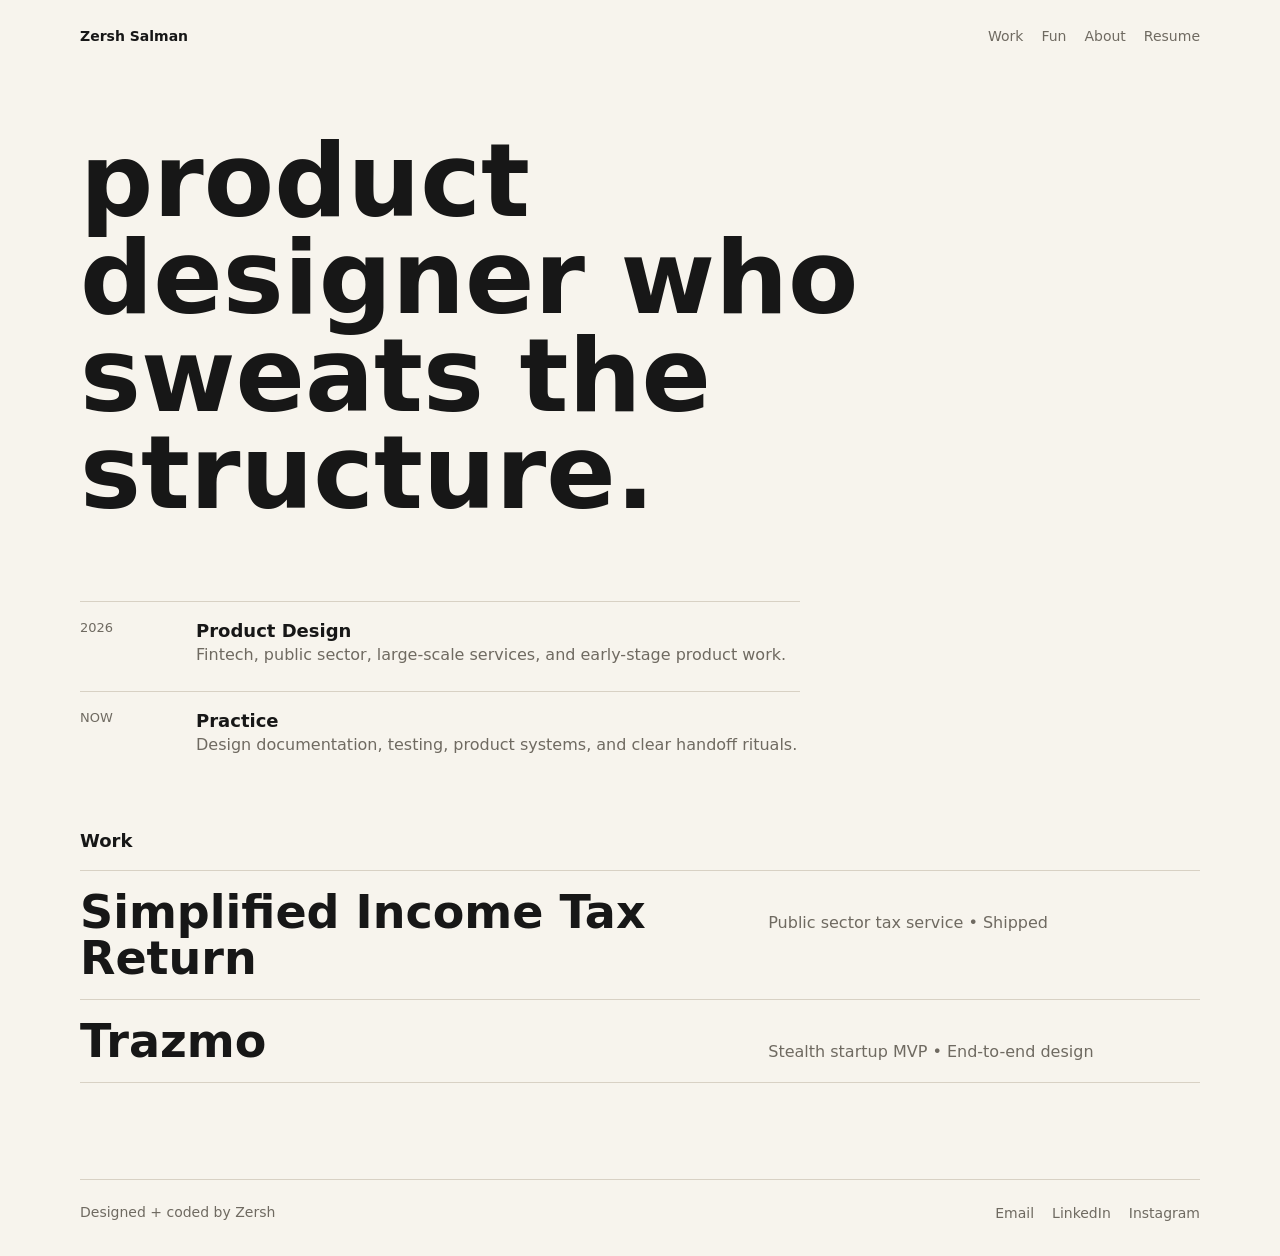
==== index.html @ 20848bba "Create portfolio v1" ====
<!doctype html>
<html lang="en">
  <head>
    <meta charset="utf-8">
    <meta name="viewport" content="width=device-width, initial-scale=1">
    <meta name="description" content="Zersh Salman is a product designer focused on fintech, public sector products, documentation, testing, and early-stage startup work.">
    <title>Zersh Salman | Product Designer</title>
    <link rel="stylesheet" href="/styles.css">
  </head>
  <body>
    <header class="site-header">
      <a class="brand" href="/">Zersh Salman</a>
      <nav aria-label="Primary navigation">
        <a href="/work/">Work</a>
        <a href="/fun/">Fun</a>
        <a href="/about/">About</a>
        <a href="/assets/Zersh-CV-SDSI.pdf">Resume</a>
      </nav>
    </header>

    <main>
      <section class="hero" aria-labelledby="intro-heading">
        <h1 id="intro-heading">product designer who sweats the structure.</h1>
      </section>

      <section class="timeline" aria-label="Experience focus">
        <article class="timeline-item">
          <p class="year">2026</p>
          <div>
            <h2>Product Design</h2>
            <p>Fintech, public sector, large-scale services, and early-stage product work.</p>
          </div>
        </article>
        <article class="timeline-item">
          <p class="year">Now</p>
          <div>
            <h2>Practice</h2>
            <p>Design documentation, testing, product systems, and clear handoff rituals.</p>
          </div>
        </article>
      </section>

      <section class="project-index" aria-labelledby="work-heading">
        <h2 id="work-heading">Work</h2>
        <div class="index-list">
          <a class="index-row" href="/work/">
            <span>Simplified Income Tax Return</span>
            <span>Public sector tax service &bull; Shipped</span>
          </a>
          <a class="index-row" href="/work/">
            <span>Trazmo</span>
            <span>Stealth startup MVP &bull; End-to-end design</span>
          </a>
        </div>
      </section>
    </main>

    <footer class="site-footer">
      <p>Designed + coded by Zersh</p>
      <nav aria-label="Social links">
        <a href="mailto:zersh.salman19@gmail.com">Email</a>
        <a href="https://www.linkedin.com/in/zershsalman/" target="_blank" rel="noreferrer">LinkedIn</a>
        <a href="https://www.instagram.com/z000sh/" target="_blank" rel="noreferrer">Instagram</a>
      </nav>
    </footer>
  </body>
</html>
---- styles.css ----
:root {
  color-scheme: light;
  --bg: #f7f4ed;
  --text: #171717;
  --muted: #6f6a61;
  --line: #d8d1c4;
  --accent: #b23b2a;
  --max-width: 1120px;
}

* {
  box-sizing: border-box;
}

html {
  background: var(--bg);
  color: var(--text);
  font-family: Inter, ui-sans-serif, system-ui, -apple-system, BlinkMacSystemFont, "Segoe UI", sans-serif;
  font-size: 16px;
}

body {
  margin: 0;
  min-height: 100vh;
}

a {
  color: inherit;
  text-decoration: none;
}

a:hover {
  color: var(--accent);
}

.site-header,
.site-footer,
main {
  width: min(var(--max-width), calc(100% - 40px));
  margin-inline: auto;
}

.site-header {
  display: flex;
  align-items: center;
  justify-content: space-between;
  gap: 24px;
  padding: 28px 0 88px;
  font-size: 14px;
  letter-spacing: 0;
}

.brand {
  font-weight: 650;
}

nav {
  display: flex;
  align-items: center;
  gap: 18px;
  flex-wrap: wrap;
}

nav a {
  color: var(--muted);
}

nav a[aria-current="page"] {
  color: var(--text);
}

.hero {
  max-width: 820px;
  padding-bottom: 76px;
}

h1,
h2,
p {
  margin: 0;
}

h1 {
  font-size: clamp(48px, 8vw, 106px);
  line-height: 0.95;
  letter-spacing: 0;
  font-weight: 760;
}

h2 {
  font-size: 18px;
  line-height: 1.25;
  font-weight: 660;
}

p {
  color: var(--muted);
  line-height: 1.55;
}

.timeline {
  display: grid;
  gap: 24px;
  padding: 4px 0 72px;
  max-width: 720px;
}

.timeline-item,
.case-row {
  display: grid;
  grid-template-columns: 88px 1fr;
  gap: 28px;
  border-top: 1px solid var(--line);
  padding-top: 18px;
}

.year,
.eyebrow {
  color: var(--muted);
  font-size: 13px;
  line-height: 1.2;
  text-transform: uppercase;
}

.project-index {
  padding: 0 0 96px;
}

.project-index > h2 {
  margin-bottom: 18px;
}

.index-list {
  border-top: 1px solid var(--line);
}

.index-row {
  display: grid;
  grid-template-columns: minmax(0, 1fr) minmax(220px, 0.65fr);
  gap: 24px;
  align-items: baseline;
  border-bottom: 1px solid var(--line);
  padding: 18px 0;
}

.index-row span:first-child {
  font-size: clamp(22px, 4vw, 46px);
  line-height: 1;
  font-weight: 720;
}

.index-row span:last-child {
  color: var(--muted);
  line-height: 1.35;
}

.page-intro {
  max-width: 900px;
  padding-bottom: 68px;
}

.page-intro .eyebrow {
  margin-bottom: 14px;
}

.case-list {
  display: grid;
  gap: 44px;
  padding-bottom: 96px;
}

.case-row p:not(.year) {
  max-width: 760px;
  margin-top: 12px;
}

.meta-list {
  display: grid;
  grid-template-columns: repeat(3, minmax(0, 1fr));
  gap: 16px;
  margin: 24px 0 0;
}

.meta-list div {
  border-top: 1px solid var(--line);
  padding-top: 12px;
}

dt {
  color: var(--muted);
  font-size: 12px;
  text-transform: uppercase;
}

dd {
  margin: 6px 0 0;
  line-height: 1.35;
}

.about-copy {
  max-width: 760px;
  display: grid;
  gap: 18px;
  padding-bottom: 120px;
}

.about-copy p {
  color: var(--text);
  font-size: clamp(22px, 3vw, 34px);
  line-height: 1.2;
}

.site-footer {
  display: flex;
  align-items: center;
  justify-content: space-between;
  gap: 24px;
  border-top: 1px solid var(--line);
  padding: 22px 0 32px;
  font-size: 14px;
}

.site-footer p {
  color: var(--muted);
}

@media (max-width: 720px) {
  .site-header {
    align-items: flex-start;
    padding-bottom: 64px;
  }

  .timeline-item,
  .case-row,
  .index-row {
    grid-template-columns: 1fr;
    gap: 10px;
  }

  .meta-list {
    grid-template-columns: 1fr;
  }

  .site-footer {
    align-items: flex-start;
    flex-direction: column;
  }
}

@media (max-width: 460px) {
  .site-header,
  .site-footer,
  main {
    width: min(var(--max-width), calc(100% - 28px));
  }

  .site-header {
    flex-direction: column;
    gap: 14px;
  }

  h1 {
    font-size: 48px;
  }
}
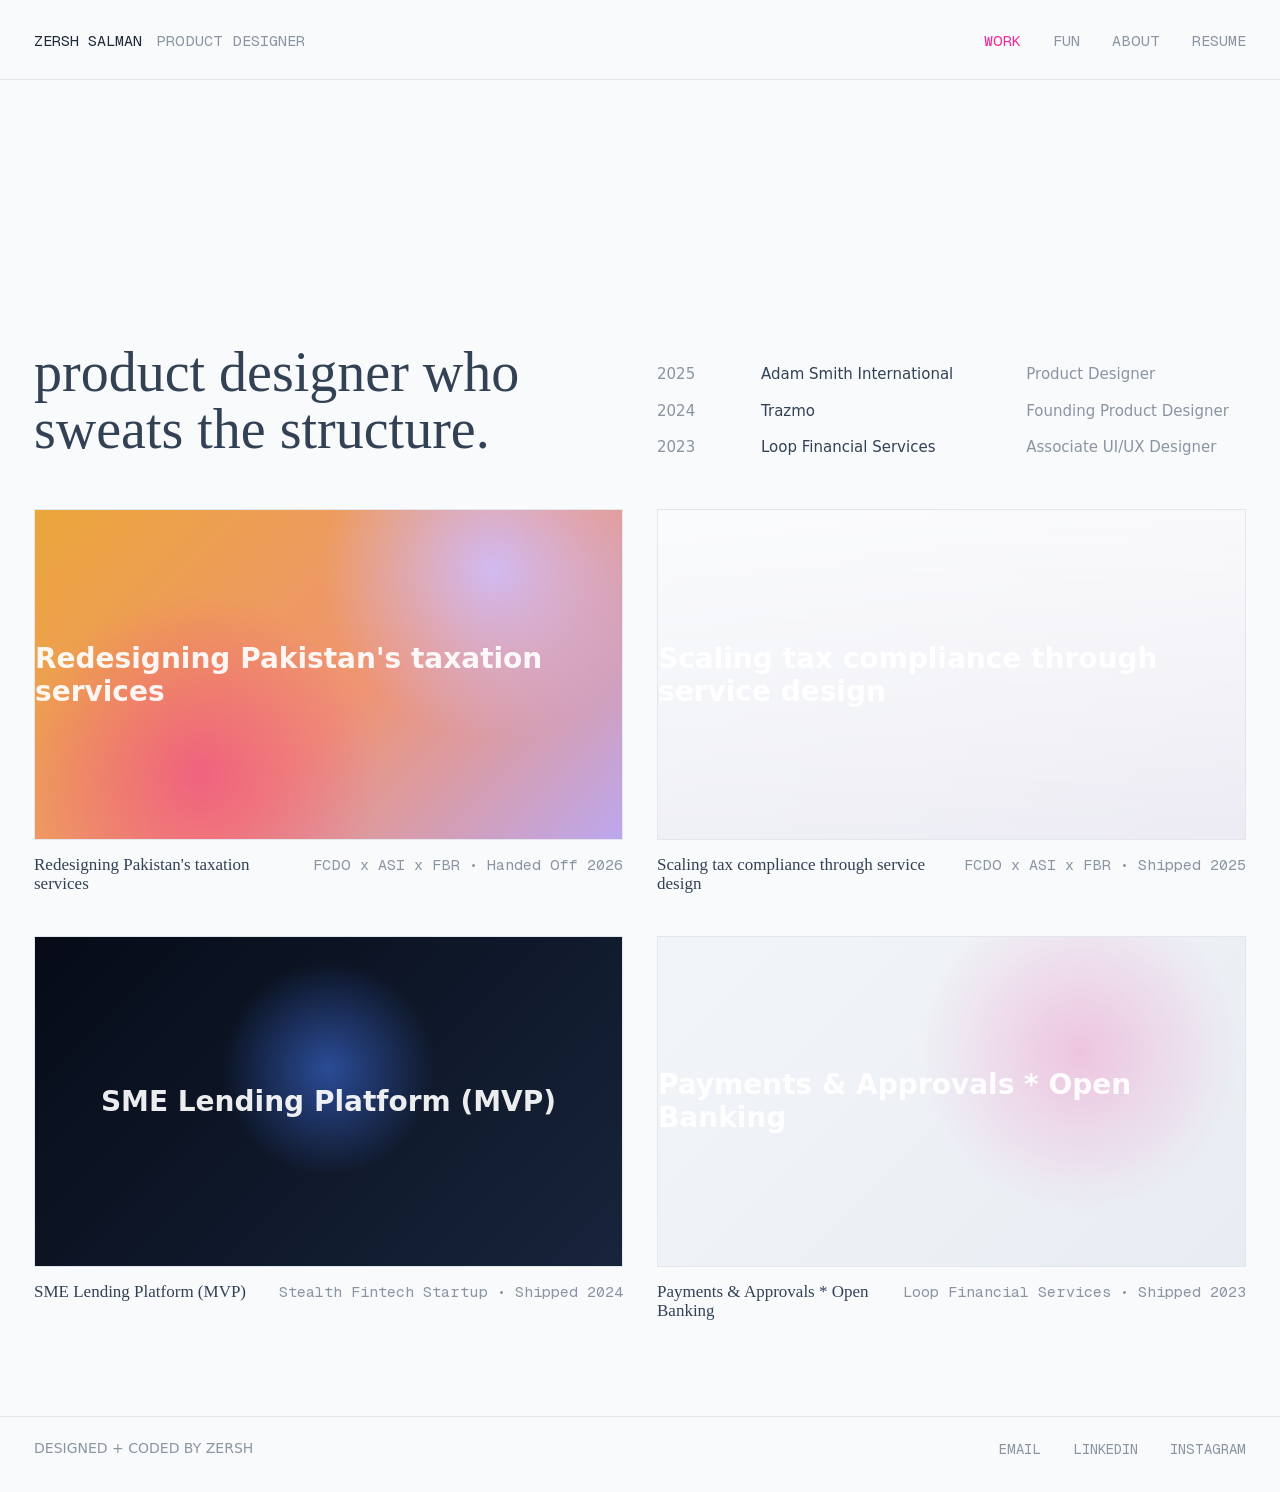
==== commit ab5deb81: "Restore portfolio site" ====
--- a/index.html
+++ b/index.html
@@ -5,52 +5,85 @@
     <meta name="viewport" content="width=device-width, initial-scale=1">
     <meta name="description" content="Zersh Salman is a product designer focused on fintech, public sector products, documentation, testing, and early-stage startup work.">
     <title>Zersh Salman | Product Designer</title>
-    <link rel="stylesheet" href="/styles.css">
+    <link rel="stylesheet" href="/styles.css?v=32">
   </head>
   <body>
     <header class="site-header">
-      <a class="brand" href="/">Zersh Salman</a>
+      <a class="brand" href="/"><span>Zersh Salman</span><span>Product Designer</span></a>
       <nav aria-label="Primary navigation">
-        <a href="/work/">Work</a>
+        <a href="/" aria-current="page">Work</a>
         <a href="/fun/">Fun</a>
         <a href="/about/">About</a>
-        <a href="/assets/Zersh-CV-SDSI.pdf">Resume</a>
+        <a href="/assets/Zersh-Salman-Resume.pdf">Resume</a>
       </nav>
     </header>
 
     <main>
-      <section class="hero" aria-labelledby="intro-heading">
-        <h1 id="intro-heading">product designer who sweats the structure.</h1>
+      <section class="first-fold" aria-labelledby="intro-heading">
+        <div class="hero">
+          <h1 id="intro-heading">product designer who sweats the structure.</h1>
+        </div>
+
+        <div class="timeline" aria-label="Experience focus">
+          <article class="timeline-item">
+            <p class="year">2025</p>
+            <h2><a href="https://adamsmithinternational.com/" target="_blank" rel="noreferrer">Adam Smith International</a></h2>
+            <p>Product Designer</p>
+          </article>
+          <article class="timeline-item">
+            <p class="year">2024</p>
+            <h2><a href="https://www.linkedin.com/company/trazmo/" target="_blank" rel="noreferrer">Trazmo</a></h2>
+            <p>Founding Product Designer</p>
+          </article>
+          <article class="timeline-item">
+            <p class="year">2023</p>
+            <h2>Loop Financial Services</h2>
+            <p>Associate UI/UX Designer</p>
+          </article>
+        </div>
       </section>
 
-      <section class="timeline" aria-label="Experience focus">
-        <article class="timeline-item">
-          <p class="year">2026</p>
-          <div>
-            <h2>Product Design</h2>
-            <p>Fintech, public sector, large-scale services, and early-stage product work.</p>
-          </div>
-        </article>
-        <article class="timeline-item">
-          <p class="year">Now</p>
-          <div>
-            <h2>Practice</h2>
-            <p>Design documentation, testing, product systems, and clear handoff rituals.</p>
-          </div>
-        </article>
-      </section>
+      <section class="project-grid" aria-label="Selected work">
+        <div class="projects">
+          <article class="project-card">
+            <a class="project-media media-warm" href="/" aria-label="View Redesigning Pakistan's taxation services">
+              <span>Redesigning Pakistan's taxation services</span>
+            </a>
+            <div class="project-caption">
+              <h3>Redesigning Pakistan's taxation services</h3>
+              <p>FCDO x ASI x FBR &bull; Handed Off 2026</p>
+            </div>
+          </article>
 
-      <section class="project-index" aria-labelledby="work-heading">
-        <h2 id="work-heading">Work</h2>
-        <div class="index-list">
-          <a class="index-row" href="/work/">
-            <span>Simplified Income Tax Return</span>
-            <span>Public sector tax service &bull; Shipped</span>
-          </a>
-          <a class="index-row" href="/work/">
-            <span>Trazmo</span>
-            <span>Stealth startup MVP &bull; End-to-end design</span>
-          </a>
+          <article class="project-card">
+            <a class="project-media media-cool" href="/projects/simplified-income-tax-return/" aria-label="View Scaling tax compliance through service design">
+              <span>Scaling tax compliance through service design</span>
+            </a>
+            <div class="project-caption">
+              <h3>Scaling tax compliance through service design</h3>
+              <p>FCDO x ASI x FBR &bull; Shipped 2025</p>
+            </div>
+          </article>
+
+          <article class="project-card">
+            <a class="project-media media-ink" href="/" aria-label="View SME Lending Platform (MVP)">
+              <span>SME Lending Platform (MVP)</span>
+            </a>
+            <div class="project-caption">
+              <h3>SME Lending Platform (MVP)</h3>
+              <p>Stealth Fintech Startup &bull; Shipped 2024</p>
+            </div>
+          </article>
+
+          <article class="project-card">
+            <a class="project-media media-soft" href="/" aria-label="View Payments & Approvals * Open Banking">
+              <span>Payments &amp; Approvals * Open Banking</span>
+            </a>
+            <div class="project-caption">
+              <h3>Payments &amp; Approvals * Open Banking</h3>
+              <p>Loop Financial Services &bull; Shipped 2023</p>
+            </div>
+          </article>
         </div>
       </section>
     </main>
--- a/styles.css
+++ b/styles.css
@@ -1,11 +1,28 @@
+@font-face {
+  font-family: "Geist Mono";
+  src: url("/assets/fonts/GeistMono-Variable.woff2") format("woff2");
+  font-weight: 100 900;
+  font-style: normal;
+  font-display: swap;
+}
+
+@font-face {
+  font-family: "Geist";
+  src: url("/assets/fonts/Geist-Variable.woff2") format("woff2");
+  font-weight: 100 900;
+  font-style: normal;
+  font-display: swap;
+}
+
 :root {
   color-scheme: light;
-  --bg: #f7f4ed;
-  --text: #171717;
-  --muted: #6f6a61;
-  --line: #d8d1c4;
-  --accent: #b23b2a;
-  --max-width: 1120px;
+  --bg: #f8fafc;
+  --text: #334155;
+  --strong: #1f2937;
+  --muted: #8b95a1;
+  --line: #e3e7ec;
+  --accent: #f12994;
+  --max-width: 1980px;
 }
 
 * {
@@ -15,8 +32,11 @@
 html {
   background: var(--bg);
   color: var(--text);
-  font-family: Inter, ui-sans-serif, system-ui, -apple-system, BlinkMacSystemFont, "Segoe UI", sans-serif;
-  font-size: 16px;
+  font-family: "Geist Fallback", ui-sans-serif, system-ui, -apple-system, BlinkMacSystemFont, "Segoe UI", sans-serif;
+  font-size: 15px;
+  scroll-behavior: smooth;
+  -webkit-font-smoothing: antialiased;
+  -moz-osx-font-smoothing: grayscale;
 }
 
 body {
@@ -36,7 +56,7 @@
 .site-header,
 .site-footer,
 main {
-  width: min(var(--max-width), calc(100% - 40px));
+  width: min(var(--max-width), calc(100% - 68px));
   margin-inline: auto;
 }
 
@@ -45,33 +65,68 @@
   align-items: center;
   justify-content: space-between;
   gap: 24px;
-  padding: 28px 0 88px;
-  font-size: 14px;
+  padding: 34px 0 30px;
+  font-size: 15px;
+  line-height: 1;
   letter-spacing: 0;
+  text-transform: uppercase;
+}
+
+body::before {
+  content: "";
+  position: absolute;
+  top: 79px;
+  left: 0;
+  right: 0;
+  border-top: 1px solid var(--line);
 }
 
 .brand {
-  font-weight: 650;
+  display: inline-flex;
+  gap: 14px;
+  flex-wrap: wrap;
+  color: var(--strong);
+  font-family: "Geist Mono", "Geist Fallback", ui-monospace, "SFMono-Regular", "SF Mono", Menlo, Monaco, Consolas, monospace;
+  font-weight: 400;
+}
+
+.brand span:first-child {
+  font-weight: 400;
+}
+
+.brand span:last-child {
+  color: var(--muted);
+  font-weight: 400;
 }
 
 nav {
   display: flex;
   align-items: center;
-  gap: 18px;
+  gap: 32px;
   flex-wrap: wrap;
+  font-family: "Geist Mono", "Geist Fallback", ui-monospace, "SFMono-Regular", "SF Mono", Menlo, Monaco, Consolas, monospace;
 }
 
 nav a {
   color: var(--muted);
+  font-weight: 400;
 }
 
 nav a[aria-current="page"] {
-  color: var(--text);
+  color: var(--accent);
+}
+
+.first-fold {
+  display: grid;
+  grid-template-columns: repeat(2, minmax(0, 1fr));
+  gap: 34px;
+  align-items: end;
+  min-height: 430px;
+  padding: 0 0 50px;
 }
 
 .hero {
-  max-width: 820px;
-  padding-bottom: 76px;
+  max-width: 980px;
 }
 
 h1,
@@ -81,16 +136,19 @@
 }
 
 h1 {
-  font-size: clamp(48px, 8vw, 106px);
-  line-height: 0.95;
+  color: var(--text);
+  font-family: Georgia, "Times New Roman", serif;
+  font-size: 56px;
+  line-height: 1.03;
   letter-spacing: 0;
-  font-weight: 760;
+  font-weight: 400;
 }
 
 h2 {
-  font-size: 18px;
+  color: var(--text);
+  font-size: 15px;
   line-height: 1.25;
-  font-weight: 660;
+  font-weight: 500;
 }
 
 p {
@@ -100,12 +158,17 @@
 
 .timeline {
   display: grid;
-  gap: 24px;
-  padding: 4px 0 72px;
-  max-width: 720px;
-}
-
-.timeline-item,
+  gap: 18px;
+  padding: 0 0 2px;
+  max-width: none;
+}
+
+.timeline-item {
+  display: grid;
+  grid-template-columns: 70px minmax(160px, 1fr) minmax(160px, 0.95fr);
+  gap: 34px;
+}
+
 .case-row {
   display: grid;
   grid-template-columns: 88px 1fr;
@@ -117,46 +180,618 @@
 .year,
 .eyebrow {
   color: var(--muted);
-  font-size: 13px;
+  font-size: 15px;
   line-height: 1.2;
   text-transform: uppercase;
 }
 
-.project-index {
+.timeline-item p:last-child {
+  color: var(--muted);
+  font-size: 15px;
+  line-height: 1.25;
+}
+
+.project-grid {
   padding: 0 0 96px;
 }
 
-.project-index > h2 {
+.project-grid > h2 {
   margin-bottom: 18px;
 }
 
-.index-list {
-  border-top: 1px solid var(--line);
-}
-
-.index-row {
-  display: grid;
-  grid-template-columns: minmax(0, 1fr) minmax(220px, 0.65fr);
+.projects {
+  display: grid;
+  grid-template-columns: repeat(2, minmax(0, 1fr));
+  gap: 42px 34px;
+}
+
+.project-card {
+  min-width: 0;
+}
+
+.project-media {
+  display: grid;
+  place-items: center;
+  aspect-ratio: 16 / 9;
+  border: 1px solid var(--line);
+  overflow: hidden;
+}
+
+.project-media span {
+  color: rgba(255, 255, 255, 0.92);
+  font-family: "Geist Fallback", ui-sans-serif, system-ui, sans-serif;
+  font-size: 28px;
+  font-weight: 600;
+  text-transform: none;
+}
+
+.media-warm {
+  background:
+    radial-gradient(circle at 78% 18%, rgba(206, 190, 255, 0.9), transparent 32%),
+    radial-gradient(circle at 28% 80%, rgba(241, 41, 148, 0.48), transparent 36%),
+    linear-gradient(135deg, #eca63b, #ef9474 56%, #bca7ee);
+}
+
+.media-cool {
+  background:
+    linear-gradient(180deg, rgba(255, 255, 255, 0.74), rgba(255, 255, 255, 0.2)),
+    linear-gradient(135deg, #eef1f6, #e8e6f1);
+}
+
+.media-ink {
+  background:
+    radial-gradient(circle at 50% 40%, rgba(58, 104, 210, 0.65), transparent 30%),
+    linear-gradient(135deg, #060b17, #17243b);
+}
+
+.media-soft {
+  background:
+    radial-gradient(circle at 72% 35%, rgba(241, 41, 148, 0.22), transparent 34%),
+    linear-gradient(135deg, #f2f5f8, #e8edf3);
+}
+
+.project-caption {
+  display: grid;
+  grid-template-columns: minmax(0, 1fr) auto;
   gap: 24px;
   align-items: baseline;
-  border-bottom: 1px solid var(--line);
-  padding: 18px 0;
-}
-
-.index-row span:first-child {
-  font-size: clamp(22px, 4vw, 46px);
-  line-height: 1;
-  font-weight: 720;
-}
-
-.index-row span:last-child {
-  color: var(--muted);
-  line-height: 1.35;
+  padding-top: 16px;
+}
+
+.project-caption h3 {
+  margin: 0;
+  color: var(--text);
+  font-family: "Tiempos Text", Georgia, "Times New Roman", serif;
+  font-size: 17px;
+  font-weight: 400;
+  line-height: 1.1;
+}
+
+.project-caption p {
+  color: var(--muted);
+  font-family: "Geist Mono", "Geist Fallback", ui-monospace, "SFMono-Regular", "SF Mono", Menlo, Monaco, Consolas, monospace;
+  font-size: 15px;
+  font-weight: 400;
+  line-height: 1.2;
+  text-transform: none !important;
+  text-align: right;
 }
 
 .page-intro {
   max-width: 900px;
   padding-bottom: 68px;
+  padding-top: 120px;
+}
+
+.case-page {
+  display: grid;
+  grid-template-columns: 312px minmax(0, 1fr);
+  gap: 34px;
+}
+
+.case-side-nav {
+  position: sticky;
+  top: 96px;
+  align-self: start;
+  padding-top: 48px;
+}
+
+.case-side-nav nav {
+  display: grid;
+  gap: 12px;
+  margin-top: 48px;
+  font-family: "Geist Fallback", ui-sans-serif, system-ui, sans-serif;
+  font-size: 16px;
+  line-height: 1.3;
+  text-transform: none;
+}
+
+.case-side-nav a {
+  color: var(--muted);
+}
+
+.case-side-nav a:hover {
+  color: var(--accent);
+}
+
+.case-side-nav a.is-active {
+  color: var(--accent);
+}
+
+.back-link {
+  display: inline-block;
+  font-family: "Geist Mono", "Geist Fallback", ui-monospace, "SFMono-Regular", "SF Mono", Menlo, Monaco, Consolas, monospace;
+  font-size: 15px;
+  font-weight: 400;
+  text-transform: uppercase;
+}
+
+.case-content {
+  width: min(768px, 100%);
+  min-width: 0;
+}
+
+.case-hero {
+  padding: 48px 0;
+}
+
+.case-hero h1 {
+  max-width: 1000px;
+  margin-top: 16px;
+}
+
+.case-kicker {
+  color: var(--muted);
+  font-family: "Geist Mono", "Geist Fallback", ui-monospace, "SFMono-Regular", "SF Mono", Menlo, Monaco, Consolas, monospace;
+  font-size: 15px;
+  font-weight: 400;
+  line-height: 1.2;
+}
+
+.case-visual {
+  display: grid;
+  place-items: center;
+  aspect-ratio: 16 / 9;
+  border: 1px solid var(--line);
+  margin-top: 32px;
+}
+
+.case-visual span {
+  color: rgba(255, 255, 255, 0.92);
+  font-family: "Geist Fallback", ui-sans-serif, system-ui, sans-serif;
+  font-size: 34px;
+  font-weight: 600;
+}
+
+.case-detail-grid {
+  display: grid;
+  grid-template-columns: repeat(4, minmax(0, 1fr));
+  gap: 34px;
+  margin: 32px 0 0;
+}
+
+.case-detail-grid dt {
+  color: var(--muted);
+  font-family: "Geist Mono", "Geist Fallback", ui-monospace, "SFMono-Regular", "SF Mono", Menlo, Monaco, Consolas, monospace;
+  font-size: 15px;
+  font-weight: 400;
+  text-transform: uppercase;
+}
+
+.case-detail-grid dd {
+  color: var(--muted);
+  font-family: "Geist", "Geist Fallback", ui-sans-serif, system-ui, sans-serif;
+  font-size: 15px;
+  line-height: 1.4;
+}
+
+.case-overview {
+  margin-top: 48px;
+  padding-bottom: 48px;
+  scroll-margin-top: 96px;
+}
+
+.case-hero {
+  scroll-margin-top: 96px;
+}
+
+.case-section-label {
+  color: var(--muted);
+  font-family: "Geist Mono", "Geist Fallback", ui-monospace, "SFMono-Regular", "SF Mono", Menlo, Monaco, Consolas, monospace;
+  font-size: 15px;
+  font-weight: 400;
+  line-height: 1.2;
+  text-transform: uppercase;
+}
+
+.case-overview h2 {
+  margin: 16px 0;
+  color: var(--text);
+  font-family: "Tiempos Text", Georgia, "Times New Roman", serif;
+  font-size: 32px;
+  font-weight: 400;
+  line-height: 1.1;
+}
+
+.case-small-heading {
+  margin: 0 0 16px;
+  color: var(--text);
+  font-family: "Tiempos Text", Georgia, "Times New Roman", serif;
+  font-size: 21px;
+  font-weight: 400;
+  line-height: 1.2;
+}
+
+.case-overview > p:last-child,
+.case-section-copy p {
+  color: var(--muted);
+  font-family: "Geist", "Geist Fallback", ui-sans-serif, system-ui, sans-serif;
+  font-size: 15px;
+  line-height: 1.45;
+}
+
+.case-section-copy {
+  display: grid;
+  gap: 16px;
+}
+
+.solution-subheading {
+  margin: 0;
+  color: var(--muted);
+  font-family: "Geist", "Geist Fallback", ui-sans-serif, system-ui, sans-serif;
+  font-size: 15px;
+  line-height: 1.45;
+}
+
+.case-section-text {
+  margin: 0;
+  color: var(--muted);
+  font-family: "Geist", "Geist Fallback", ui-sans-serif, system-ui, sans-serif;
+  font-size: 15px;
+  line-height: 1.45;
+}
+
+.outcomes-summary {
+  margin-top: 16px;
+}
+
+.dotted-link {
+  text-decoration: underline dotted;
+  text-underline-offset: 3px;
+}
+
+.solution-feature-label {
+  margin-top: 48px;
+}
+
+.domain-image-grid {
+  display: grid;
+  grid-template-columns: repeat(2, minmax(0, 1fr));
+  gap: 32px;
+  width: 100%;
+  margin: 32px 0;
+  padding: 32px;
+  border: 1px solid var(--line);
+  background: #eef1f6;
+}
+
+.domain-image-grid figure {
+  margin: 0;
+}
+
+.domain-image-grid img {
+  display: block;
+  width: 100%;
+  aspect-ratio: 4 / 3;
+  object-fit: cover;
+  border: 1px solid var(--line);
+}
+
+.domain-image-placeholder {
+  width: 100%;
+  aspect-ratio: 4 / 3;
+  border: 1px solid var(--line);
+  background: #f8fafc;
+}
+
+.domain-image-grid figcaption {
+  margin-top: 12px;
+  color: var(--text);
+  font-family: "Geist", "Geist Fallback", ui-sans-serif, system-ui, sans-serif;
+  font-size: 14px;
+  line-height: 1.35;
+}
+
+.domain-caption-placeholder {
+  display: block;
+  width: 72%;
+  height: 14px;
+  background: #dfe4eb;
+}
+
+.full-graphic-placeholder {
+  width: 100%;
+  min-height: 430px;
+  margin: 32px 0;
+  border: 1px solid var(--line);
+  background: #eef1f6;
+}
+
+.case-subsection {
+  margin-top: 48px;
+}
+
+.decision-row-list {
+  display: grid;
+  gap: 48px;
+  margin-top: 32px;
+}
+
+.decision-row {
+  display: grid;
+  grid-template-columns: 458px minmax(0, 1fr);
+  gap: 32px;
+  align-items: end;
+}
+
+.decision-visual-placeholder {
+  width: 458px;
+  height: 250px;
+  border: 1px solid var(--line);
+  background: #eef1f6;
+}
+
+.decision-row h3 {
+  margin: 0 0 12px;
+  color: var(--text);
+  font-family: "Tiempos Text", Georgia, "Times New Roman", serif;
+  font-size: 21px;
+  font-weight: 400;
+  line-height: 1.2;
+}
+
+.decision-row p {
+  margin: 0;
+  color: var(--muted);
+  font-family: "Geist", "Geist Fallback", ui-sans-serif, system-ui, sans-serif;
+  font-size: 15px;
+  line-height: 1.45;
+}
+
+.reflection-grid {
+  display: grid;
+  grid-template-columns: repeat(2, 340px);
+  gap: 48px;
+  margin-top: 48px;
+}
+
+.reflection-grid h3 {
+  margin: 0 0 16px;
+  color: var(--text);
+  font-family: "Tiempos Text", Georgia, "Times New Roman", serif;
+  font-size: 21px;
+  font-weight: 400;
+  line-height: 1.2;
+}
+
+.reflection-grid p {
+  margin: 0;
+  color: var(--muted);
+  font-family: "Geist", "Geist Fallback", ui-sans-serif, system-ui, sans-serif;
+  font-size: 15px;
+  line-height: 1.45;
+}
+
+.case-section-graphic {
+  display: block;
+  width: 100%;
+  height: auto;
+  border: 1px solid var(--line);
+  margin: 16px 0;
+}
+
+.hover-note {
+  position: relative;
+  display: inline-block;
+  margin-top: 8px;
+  color: var(--muted);
+  font-family: "Geist", "Geist Fallback", ui-sans-serif, system-ui, sans-serif;
+  font-size: 15px;
+  line-height: 1.45;
+}
+
+.hover-note p {
+  margin: 0;
+}
+
+.hover-note span {
+  text-decoration: underline dashed;
+  text-underline-offset: 3px;
+}
+
+.hover-note img {
+  position: absolute;
+  left: var(--hover-x, 0px);
+  top: var(--hover-y, -236px);
+  z-index: 3;
+  width: 220px;
+  border-radius: 10px;
+  opacity: 0;
+  transform: translate(12px, -100%);
+  transition: opacity 160ms ease, transform 160ms ease;
+  pointer-events: none;
+}
+
+.hover-note:hover img,
+.hover-note:focus-within img {
+  opacity: 1;
+  transform: translate(12px, calc(-100% - 12px));
+}
+
+.opportunity-grid {
+  display: grid;
+  grid-template-columns: repeat(3, minmax(0, 1fr));
+  gap: 32px;
+  margin-top: 32px;
+}
+
+.opportunity-grid h3 {
+  margin: 0 0 16px;
+  color: var(--text);
+  font-family: "Tiempos Text", Georgia, "Times New Roman", serif;
+  font-size: 22px;
+  font-weight: 400;
+  line-height: 1.15;
+}
+
+.opportunity-grid p {
+  color: var(--muted);
+  font-family: "Geist", "Geist Fallback", ui-sans-serif, system-ui, sans-serif;
+  font-size: 15px;
+  line-height: 1.45;
+}
+
+.opportunity-copy {
+  display: grid;
+  gap: 12px;
+}
+
+.design-framework-graphic {
+  display: block;
+  width: 100%;
+  margin: 32px 0 16px;
+  border: 1px solid var(--line);
+}
+
+.design-goal-list {
+  display: grid;
+  gap: 48px;
+  margin-top: 32px;
+}
+
+.solution-pointer-list {
+  display: grid;
+  gap: 48px;
+  margin-top: 48px;
+}
+
+.design-goal-row {
+  display: grid;
+  grid-template-columns: 458px minmax(0, 1fr);
+  gap: 32px;
+  align-items: end;
+}
+
+.video-demo {
+  position: relative;
+  width: 458px;
+  height: 250px;
+  overflow: hidden;
+  border: 1px solid var(--line);
+}
+
+.design-goal-video {
+  display: block;
+  width: 458px;
+  height: 286px;
+  object-fit: contain;
+  background: #eef1f6;
+  transform: translateY(-18px);
+}
+
+.design-goal-video::-webkit-media-controls {
+  display: none !important;
+}
+
+.video-placeholder {
+  width: 458px;
+  height: 250px;
+  border: 1px solid var(--line);
+  background: #eef1f6;
+}
+
+.video-controls {
+  position: absolute;
+  top: 18px;
+  right: 18px;
+  display: flex;
+  gap: 10px;
+  opacity: 0;
+  transform: translateY(-4px);
+  transition: opacity 160ms ease, transform 160ms ease;
+  pointer-events: none;
+}
+
+.video-demo:hover .video-controls,
+.video-demo:focus-within .video-controls {
+  opacity: 1;
+  transform: translateY(0);
+  pointer-events: auto;
+}
+
+.video-demo--wide {
+  width: 100%;
+  height: auto;
+  margin-top: 32px;
+  aspect-ratio: 16 / 9;
+  background: url("/assets/solar-gradients-09.jpg") center / cover no-repeat;
+}
+
+.video-demo--wide .solution-video {
+  width: 100%;
+  height: 100%;
+  object-fit: contain;
+  background: transparent;
+  transform: scale(1.006);
+}
+
+.video-control {
+  display: grid;
+  place-items: center;
+  width: 38px;
+  height: 38px;
+  border: 0;
+  border-radius: 999px;
+  background: rgba(88, 88, 92, 0.82);
+  color: #fff;
+  cursor: pointer;
+  font-family: "Geist", "Geist Fallback", ui-sans-serif, system-ui, sans-serif;
+  font-size: 19px;
+  line-height: 1;
+  transition: background-color 160ms ease;
+}
+
+.video-control:hover,
+.video-control:focus-visible {
+  background: #111;
+}
+
+.design-goal-row h3 {
+  margin: 0 0 16px;
+  color: var(--text);
+  font-family: "Tiempos Text", Georgia, "Times New Roman", serif;
+  font-size: 22px;
+  font-weight: 400;
+  line-height: 1.15;
+}
+
+.design-goal-row p {
+  color: var(--muted);
+  font-family: "Geist", "Geist Fallback", ui-sans-serif, system-ui, sans-serif;
+  font-size: 15px;
+  line-height: 1.45;
+}
+
+.case-placeholder {
+  max-width: 760px;
+  padding: 0 0 140px;
+}
+
+.case-placeholder p {
+  color: var(--text);
+  font-family: "Tiempos Text", Georgia, "Times New Roman", serif;
+  font-size: 28px;
+  line-height: 1.25;
 }
 
 .page-intro .eyebrow {
@@ -201,23 +836,143 @@
   max-width: 760px;
   display: grid;
   gap: 18px;
+}
+
+.about-intro {
+  max-width: 900px;
+  padding-top: 56px;
+  padding-bottom: 48px;
+}
+
+.about-intro h1 {
+  font-family: "Tiempos Text", Georgia, "Times New Roman", serif;
+  font-size: 56px;
+  line-height: 1.08;
+  font-weight: 400;
+}
+
+.about-copy p {
+  color: var(--muted);
+  font-family: "Geist", "Geist Fallback", ui-sans-serif, system-ui, sans-serif;
+  font-size: 15px;
+  line-height: 1.45;
+}
+
+.about-copy ul {
+  margin: 0;
+  padding-left: 20px;
+  color: var(--muted);
+  font-family: "Geist", "Geist Fallback", ui-sans-serif, system-ui, sans-serif;
+  font-size: 15px;
+  line-height: 1.45;
+}
+
+.about-copy a {
+  color: var(--text);
+  text-decoration: underline dotted;
+  text-underline-offset: 3px;
+}
+
+.about-gallery-grid {
+  display: grid;
+  grid-template-columns: repeat(2, minmax(0, 1fr));
+  column-gap: 16px;
+  row-gap: 48px;
+  margin-top: 80px;
   padding-bottom: 120px;
 }
 
-.about-copy p {
-  color: var(--text);
-  font-size: clamp(22px, 3vw, 34px);
+.about-gallery-block {
+  min-width: 0;
+}
+
+.about-gallery-block > p {
+  margin: 0 0 8px;
+  color: var(--muted);
+  font-family: "Geist Mono", "Geist Fallback", ui-monospace, "SFMono-Regular", "SF Mono", Menlo, Monaco, Consolas, monospace;
+  font-size: 15px;
+  font-weight: 400;
   line-height: 1.2;
 }
 
+.about-image-row {
+  display: grid;
+  grid-template-columns: repeat(3, minmax(0, 1fr));
+  gap: 16px;
+}
+
+.about-image-row img {
+  display: block;
+  width: 100%;
+  height: auto;
+  border: 1px solid var(--line);
+}
+
+.about-image-placeholder {
+  width: 100%;
+  border: 1px solid var(--line);
+  background: #eef1f6;
+}
+
+.about-image-portrait {
+  aspect-ratio: 150 / 100;
+}
+
+.about-image-studio {
+  aspect-ratio: 150 / 200;
+}
+
+.about-image-workspace {
+  aspect-ratio: 150 / 154;
+}
+
+.about-creator-poster,
+.about-creator-urdu {
+  aspect-ratio: 150 / 188;
+}
+
+.about-creator-sketch {
+  aspect-ratio: 150 / 209;
+}
+
+.about-sports-run {
+  aspect-ratio: 896 / 1072;
+}
+
+.about-sports-cycle {
+  aspect-ratio: 2488 / 3318;
+}
+
+.about-sports-court {
+  aspect-ratio: 1 / 1;
+}
+
+.about-admirer-classroom {
+  aspect-ratio: 4 / 3;
+}
+
+.about-admirer-family {
+  aspect-ratio: 3 / 4;
+}
+
 .site-footer {
+  position: relative;
   display: flex;
   align-items: center;
   justify-content: space-between;
   gap: 24px;
-  border-top: 1px solid var(--line);
   padding: 22px 0 32px;
   font-size: 14px;
+  text-transform: uppercase;
+}
+
+.site-footer::before {
+  content: "";
+  position: absolute;
+  top: 0;
+  left: calc((100vw - 100%) / -2);
+  width: 100vw;
+  border-top: 1px solid var(--line);
 }
 
 .site-footer p {
@@ -230,15 +985,66 @@
     padding-bottom: 64px;
   }
 
+  .first-fold {
+    grid-template-columns: 1fr;
+    min-height: auto;
+    padding: 72px 0 64px;
+  }
+
   .timeline-item,
   .case-row,
-  .index-row {
+  .project-caption {
     grid-template-columns: 1fr;
     gap: 10px;
   }
 
+  .projects {
+    grid-template-columns: 1fr;
+  }
+
+  .project-caption p {
+    text-align: left;
+  }
+
   .meta-list {
     grid-template-columns: 1fr;
+  }
+
+  .case-page {
+    grid-template-columns: 1fr;
+  }
+
+  .case-side-nav {
+    position: static;
+    padding-top: 32px;
+  }
+
+  .case-side-nav nav {
+    display: none;
+  }
+
+  .case-detail-grid {
+    grid-template-columns: 1fr;
+  }
+
+  .opportunity-grid {
+    grid-template-columns: 1fr;
+  }
+
+  .design-goal-row {
+    grid-template-columns: 1fr;
+  }
+
+  .design-goal-video {
+    width: 100%;
+    height: auto;
+    aspect-ratio: 458 / 286;
+  }
+
+  .video-demo {
+    width: 100%;
+    height: auto;
+    aspect-ratio: 458 / 250;
   }
 
   .site-footer {
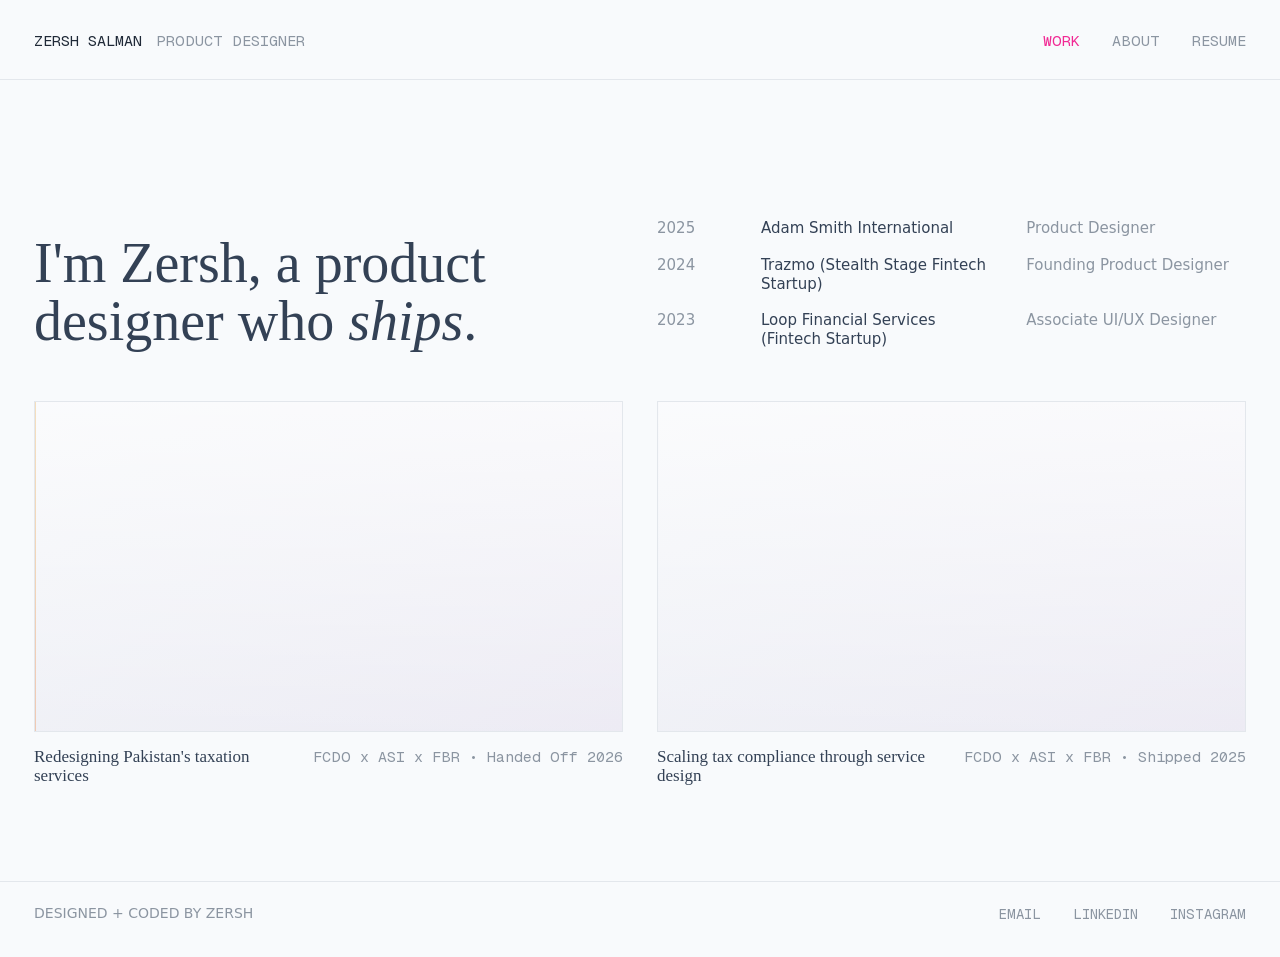
==== commit 8329a980: "Update portfolio case studies and about page" ====
--- a/index.html
+++ b/index.html
@@ -5,14 +5,13 @@
     <meta name="viewport" content="width=device-width, initial-scale=1">
     <meta name="description" content="Zersh Salman is a product designer focused on fintech, public sector products, documentation, testing, and early-stage startup work.">
     <title>Zersh Salman | Product Designer</title>
-    <link rel="stylesheet" href="/styles.css?v=32">
+    <link rel="stylesheet" href="/styles.css?v=128">
   </head>
   <body>
     <header class="site-header">
       <a class="brand" href="/"><span>Zersh Salman</span><span>Product Designer</span></a>
       <nav aria-label="Primary navigation">
         <a href="/" aria-current="page">Work</a>
-        <a href="/fun/">Fun</a>
         <a href="/about/">About</a>
         <a href="/assets/Zersh-Salman-Resume.pdf">Resume</a>
       </nav>
@@ -21,7 +20,7 @@
     <main>
       <section class="first-fold" aria-labelledby="intro-heading">
         <div class="hero">
-          <h1 id="intro-heading">product designer who sweats the structure.</h1>
+          <h1 id="intro-heading">I'm Zersh, a product designer who <em>ships</em>.</h1>
         </div>
 
         <div class="timeline" aria-label="Experience focus">
@@ -32,12 +31,12 @@
           </article>
           <article class="timeline-item">
             <p class="year">2024</p>
-            <h2><a href="https://www.linkedin.com/company/trazmo/" target="_blank" rel="noreferrer">Trazmo</a></h2>
+            <h2><a href="https://www.linkedin.com/company/trazmo/" target="_blank" rel="noreferrer">Trazmo</a> (Stealth Stage Fintech Startup)</h2>
             <p>Founding Product Designer</p>
           </article>
           <article class="timeline-item">
             <p class="year">2023</p>
-            <h2>Loop Financial Services</h2>
+            <h2>Loop Financial Services (Fintech Startup)</h2>
             <p>Associate UI/UX Designer</p>
           </article>
         </div>
@@ -46,8 +45,8 @@
       <section class="project-grid" aria-label="Selected work">
         <div class="projects">
           <article class="project-card">
-            <a class="project-media media-warm" href="/" aria-label="View Redesigning Pakistan's taxation services">
-              <span>Redesigning Pakistan's taxation services</span>
+            <a class="project-media project-media--video media-warm" href="/projects/redesigning-pakistans-taxation-services/" aria-label="View Redesigning Pakistan's taxation services">
+              <video src="/assets/videos/redesigning-taxation-cover.mov?v=2" autoplay muted loop playsinline preload="metadata"></video>
             </a>
             <div class="project-caption">
               <h3>Redesigning Pakistan's taxation services</h3>
@@ -56,32 +55,12 @@
           </article>
 
           <article class="project-card">
-            <a class="project-media media-cool" href="/projects/simplified-income-tax-return/" aria-label="View Scaling tax compliance through service design">
-              <span>Scaling tax compliance through service design</span>
+            <a class="project-media project-media--video media-cool" href="/projects/simplified-income-tax-return/" aria-label="View Scaling tax compliance through service design">
+              <video src="/assets/videos/simplified-cover.mov" autoplay muted loop playsinline preload="metadata"></video>
             </a>
             <div class="project-caption">
               <h3>Scaling tax compliance through service design</h3>
               <p>FCDO x ASI x FBR &bull; Shipped 2025</p>
-            </div>
-          </article>
-
-          <article class="project-card">
-            <a class="project-media media-ink" href="/" aria-label="View SME Lending Platform (MVP)">
-              <span>SME Lending Platform (MVP)</span>
-            </a>
-            <div class="project-caption">
-              <h3>SME Lending Platform (MVP)</h3>
-              <p>Stealth Fintech Startup &bull; Shipped 2024</p>
-            </div>
-          </article>
-
-          <article class="project-card">
-            <a class="project-media media-soft" href="/" aria-label="View Payments & Approvals * Open Banking">
-              <span>Payments &amp; Approvals * Open Banking</span>
-            </a>
-            <div class="project-caption">
-              <h3>Payments &amp; Approvals * Open Banking</h3>
-              <p>Loop Financial Services &bull; Shipped 2023</p>
             </div>
           </article>
         </div>
--- a/styles.css
+++ b/styles.css
@@ -121,8 +121,7 @@
   grid-template-columns: repeat(2, minmax(0, 1fr));
   gap: 34px;
   align-items: end;
-  min-height: 430px;
-  padding: 0 0 50px;
+  padding: 140px 0 50px;
 }
 
 .hero {
@@ -210,6 +209,7 @@
 }
 
 .project-media {
+  position: relative;
   display: grid;
   place-items: center;
   aspect-ratio: 16 / 9;
@@ -217,10 +217,34 @@
   overflow: hidden;
 }
 
+.project-media video {
+  position: absolute;
+  inset: 0;
+  width: 100%;
+  height: 100%;
+  object-fit: cover;
+}
+
+.project-media--video video {
+  display: block;
+  inset: 50% auto auto 50%;
+  width: 684px !important;
+  height: 384.75px !important;
+  max-width: 100%;
+  max-height: 100%;
+  object-fit: contain;
+  background:
+    linear-gradient(180deg, rgba(255, 255, 255, 0.74), rgba(255, 255, 255, 0.2)),
+    linear-gradient(135deg, #eef1f6, #e8e6f1);
+  transform: translate(-50%, -50%);
+}
+
 .project-media span {
+  position: relative;
+  z-index: 1;
   color: rgba(255, 255, 255, 0.92);
   font-family: "Geist Fallback", ui-sans-serif, system-ui, sans-serif;
-  font-size: 28px;
+  font-size: 21.2px;
   font-weight: 600;
   text-transform: none;
 }
@@ -261,7 +285,7 @@
 .project-caption h3 {
   margin: 0;
   color: var(--text);
-  font-family: "Tiempos Text", Georgia, "Times New Roman", serif;
+  font-family: "Tiempos Text", "Tiempos Text Fallback", Georgia, "Times New Roman", serif;
   font-size: 17px;
   font-weight: 400;
   line-height: 1.1;
@@ -349,14 +373,40 @@
 }
 
 .case-visual {
+  position: relative;
   display: grid;
   place-items: center;
   aspect-ratio: 16 / 9;
   border: 1px solid var(--line);
   margin-top: 32px;
+  overflow: hidden;
+}
+
+.case-visual video {
+  position: absolute;
+  inset: 0;
+  width: 100%;
+  height: 100%;
+  object-fit: cover;
+}
+
+.case-visual--video video {
+  display: block;
+  inset: 50% auto auto 50%;
+  width: 768px !important;
+  height: 432px !important;
+  max-width: 100%;
+  max-height: 100%;
+  object-fit: contain;
+  background:
+    linear-gradient(180deg, rgba(255, 255, 255, 0.74), rgba(255, 255, 255, 0.2)),
+    linear-gradient(135deg, #eef1f6, #e8e6f1);
+  transform: translate(-50%, -50%);
 }
 
 .case-visual span {
+  position: relative;
+  z-index: 1;
   color: rgba(255, 255, 255, 0.92);
   font-family: "Geist Fallback", ui-sans-serif, system-ui, sans-serif;
   font-size: 34px;
@@ -449,6 +499,23 @@
   font-family: "Geist", "Geist Fallback", ui-sans-serif, system-ui, sans-serif;
   font-size: 15px;
   line-height: 1.45;
+}
+
+.case-section-text + .case-section-text {
+  margin-top: 16px;
+}
+
+.case-confidential-callout {
+  margin-top: 32px;
+  padding: 0 0 0 16px;
+  border-left: 2px solid var(--muted);
+  color: var(--text);
+  font-family: "Tiempos Text", Georgia, "Times New Roman", serif;
+  font-size: 21.2px;
+  font-style: italic;
+  font-weight: 400;
+  letter-spacing: -.02em;
+  line-height: 1.2;
 }
 
 .outcomes-summary {
@@ -539,6 +606,27 @@
   height: 250px;
   border: 1px solid var(--line);
   background: #eef1f6;
+}
+
+.decision-visual-image {
+  display: block;
+  width: 458px;
+  height: 250px;
+  object-fit: cover;
+  border: 1px solid var(--line);
+  background: #eef1f6;
+}
+
+.decision-video-demo {
+  background: #eef1f6;
+}
+
+.decision-video-demo .decision-video {
+  width: 100%;
+  height: 100%;
+  object-fit: cover;
+  background: transparent;
+  transform: none;
 }
 
 .decision-row h3 {
@@ -743,6 +831,35 @@
   object-fit: contain;
   background: transparent;
   transform: scale(1.006);
+}
+
+.documentation-video-demo {
+  margin-bottom: 32px;
+  background: #eef1f6;
+}
+
+.documentation-video-demo .documentation-video {
+  width: 100%;
+  height: 100%;
+  object-fit: cover;
+  background: transparent;
+  transform: none;
+}
+
+.case-full-video-demo {
+  background: #eef1f6;
+}
+
+.case-full-video-demo .case-full-video {
+  width: 100%;
+  height: 100%;
+  object-fit: cover;
+  background: transparent;
+  transform: none;
+}
+
+.content-design-video-demo {
+  margin-bottom: 32px;
 }
 
 .video-control {
@@ -852,7 +969,7 @@
 }
 
 .about-copy p {
-  color: var(--muted);
+  color: #32404f95;
   font-family: "Geist", "Geist Fallback", ui-sans-serif, system-ui, sans-serif;
   font-size: 15px;
   line-height: 1.45;
@@ -861,7 +978,7 @@
 .about-copy ul {
   margin: 0;
   padding-left: 20px;
-  color: var(--muted);
+  color: #32404f95;
   font-family: "Geist", "Geist Fallback", ui-sans-serif, system-ui, sans-serif;
   font-size: 15px;
   line-height: 1.45;
@@ -869,8 +986,79 @@
 
 .about-copy a {
   color: var(--text);
-  text-decoration: underline dotted;
-  text-underline-offset: 3px;
+  text-decoration: none;
+}
+
+.about-copy a:hover,
+.about-copy a:focus-visible {
+  color: var(--accent);
+}
+
+.copy-email-link {
+  display: inline;
+  padding: 0;
+  border: 0;
+  background: transparent;
+  color: var(--text);
+  cursor: none;
+  font: inherit;
+}
+
+.copy-email-link:hover,
+.copy-email-link:focus-visible {
+  color: var(--accent);
+}
+
+.copy-email-cursor {
+  position: fixed;
+  z-index: 999;
+  display: inline-flex;
+  align-items: center;
+  gap: 8px;
+  padding: 8px 14px;
+  border-radius: 999px;
+  background: var(--accent);
+  color: #fff;
+  box-shadow: 0 12px 28px rgba(50, 64, 79, 0.16);
+  font-family: "Geist Mono", "Geist Fallback", ui-monospace, "SFMono-Regular", "SF Mono", Menlo, Monaco, Consolas, monospace;
+  font-size: 14px;
+  font-weight: 600;
+  line-height: 1;
+  opacity: 0;
+  pointer-events: none;
+  text-transform: uppercase;
+  transform: translate3d(0, 0, 0) scale(0.94);
+  transition: opacity 120ms ease, transform 120ms ease, padding 120ms ease;
+}
+
+.copy-email-cursor.is-visible {
+  opacity: 1;
+  transform: translate3d(0, 0, 0) scale(1);
+}
+
+.copy-email-cursor.is-copied {
+  padding-inline: 16px;
+  transform: translate3d(0, 0, 0) scale(1.03);
+}
+
+.copy-email-icon {
+  display: inline-flex;
+  align-items: center;
+  justify-content: center;
+  width: 18px;
+  height: 18px;
+  flex: 0 0 18px;
+}
+
+.copy-email-icon svg {
+  display: block;
+  width: 18px;
+  height: 18px;
+  fill: none;
+  stroke: currentColor;
+  stroke-linecap: round;
+  stroke-linejoin: round;
+  stroke-width: 2.2;
 }
 
 .about-gallery-grid {
@@ -940,7 +1128,7 @@
 }
 
 .about-sports-cycle {
-  aspect-ratio: 2488 / 3318;
+  aspect-ratio: 3213 / 5712;
 }
 
 .about-sports-court {
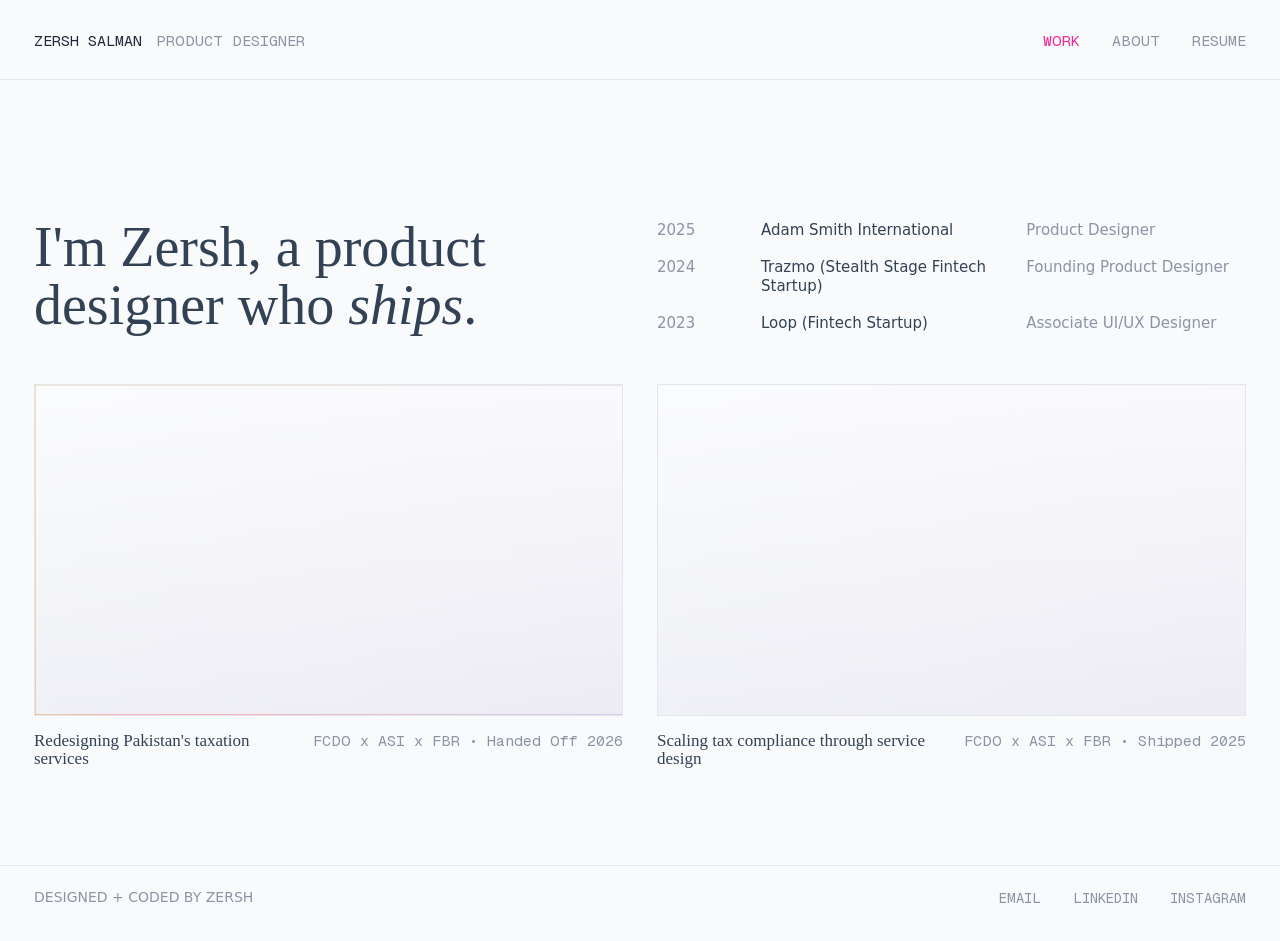
==== commit f14f02b6: "Update Loop timeline label" ====
--- a/index.html
+++ b/index.html
@@ -36,7 +36,7 @@
           </article>
           <article class="timeline-item">
             <p class="year">2023</p>
-            <h2>Loop Financial Services (Fintech Startup)</h2>
+            <h2>Loop (Fintech Startup)</h2>
             <p>Associate UI/UX Designer</p>
           </article>
         </div>
@@ -46,7 +46,7 @@
         <div class="projects">
           <article class="project-card">
             <a class="project-media project-media--video media-warm" href="/projects/redesigning-pakistans-taxation-services/" aria-label="View Redesigning Pakistan's taxation services">
-              <video src="/assets/videos/redesigning-taxation-cover.mov?v=2" autoplay muted loop playsinline preload="metadata"></video>
+              <video data-src="/assets/videos/redesigning-taxation-cover.mp4?v=3" autoplay muted loop playsinline preload="none"></video>
             </a>
             <div class="project-caption">
               <h3>Redesigning Pakistan's taxation services</h3>
@@ -56,7 +56,7 @@
 
           <article class="project-card">
             <a class="project-media project-media--video media-cool" href="/projects/simplified-income-tax-return/" aria-label="View Scaling tax compliance through service design">
-              <video src="/assets/videos/simplified-cover.mov" autoplay muted loop playsinline preload="metadata"></video>
+              <video data-src="/assets/videos/simplified-cover.mp4?v=2" autoplay muted loop playsinline preload="none"></video>
             </a>
             <div class="project-caption">
               <h3>Scaling tax compliance through service design</h3>
@@ -75,5 +75,35 @@
         <a href="https://www.instagram.com/z000sh/" target="_blank" rel="noreferrer">Instagram</a>
       </nav>
     </footer>
+    <script>
+      const loadAndPlayVideo = (video) => {
+        if (video.dataset.src && !video.src) {
+          video.src = video.dataset.src;
+          video.load();
+        }
+
+        const playAttempt = video.play();
+        if (playAttempt?.catch) {
+          playAttempt.catch(() => {});
+        }
+      };
+
+      const lazyVideos = Array.from(document.querySelectorAll("video[data-src]"));
+
+      if ("IntersectionObserver" in window) {
+        const videoObserver = new IntersectionObserver((entries) => {
+          entries.forEach((entry) => {
+            if (entry.isIntersecting) {
+              loadAndPlayVideo(entry.target);
+              videoObserver.unobserve(entry.target);
+            }
+          });
+        }, { rootMargin: "700px 0px", threshold: 0.01 });
+
+        lazyVideos.forEach((video) => videoObserver.observe(video));
+      } else {
+        lazyVideos.forEach(loadAndPlayVideo);
+      }
+    </script>
   </body>
 </html>
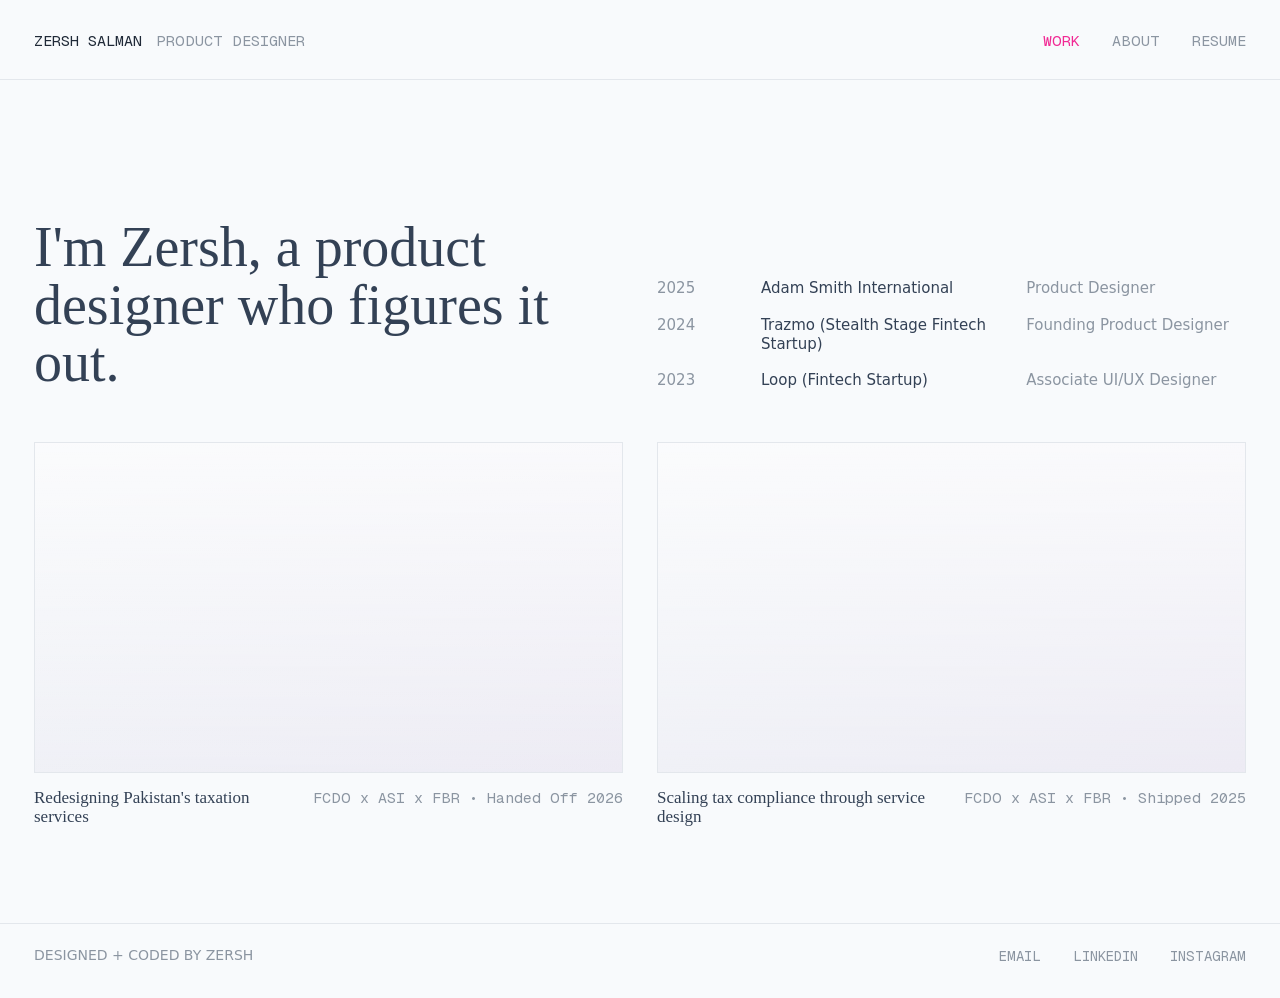
==== commit 79f3741f: "Update homepage headline" ====
--- a/index.html
+++ b/index.html
@@ -20,7 +20,7 @@
     <main>
       <section class="first-fold" aria-labelledby="intro-heading">
         <div class="hero">
-          <h1 id="intro-heading">I'm Zersh, a product designer who <em>ships</em>.</h1>
+          <h1 id="intro-heading">I'm Zersh, a product designer who figures it out.</h1>
         </div>
 
         <div class="timeline" aria-label="Experience focus">
--- a/styles.css
+++ b/styles.css
@@ -227,16 +227,15 @@
 
 .project-media--video video {
   display: block;
-  inset: 50% auto auto 50%;
-  width: 684px !important;
-  height: 384.75px !important;
-  max-width: 100%;
-  max-height: 100%;
-  object-fit: contain;
+  inset: -1px;
+  width: calc(100% + 2px) !important;
+  height: calc(100% + 2px) !important;
+  max-width: none;
+  max-height: none;
+  object-fit: cover;
   background:
     linear-gradient(180deg, rgba(255, 255, 255, 0.74), rgba(255, 255, 255, 0.2)),
     linear-gradient(135deg, #eef1f6, #e8e6f1);
-  transform: translate(-50%, -50%);
 }
 
 .project-media span {
@@ -523,8 +522,14 @@
 }
 
 .dotted-link {
+  color: var(--text);
   text-decoration: underline dotted;
   text-underline-offset: 3px;
+}
+
+.dotted-link:hover,
+.dotted-link:focus-visible {
+  color: var(--accent);
 }
 
 .solution-feature-label {
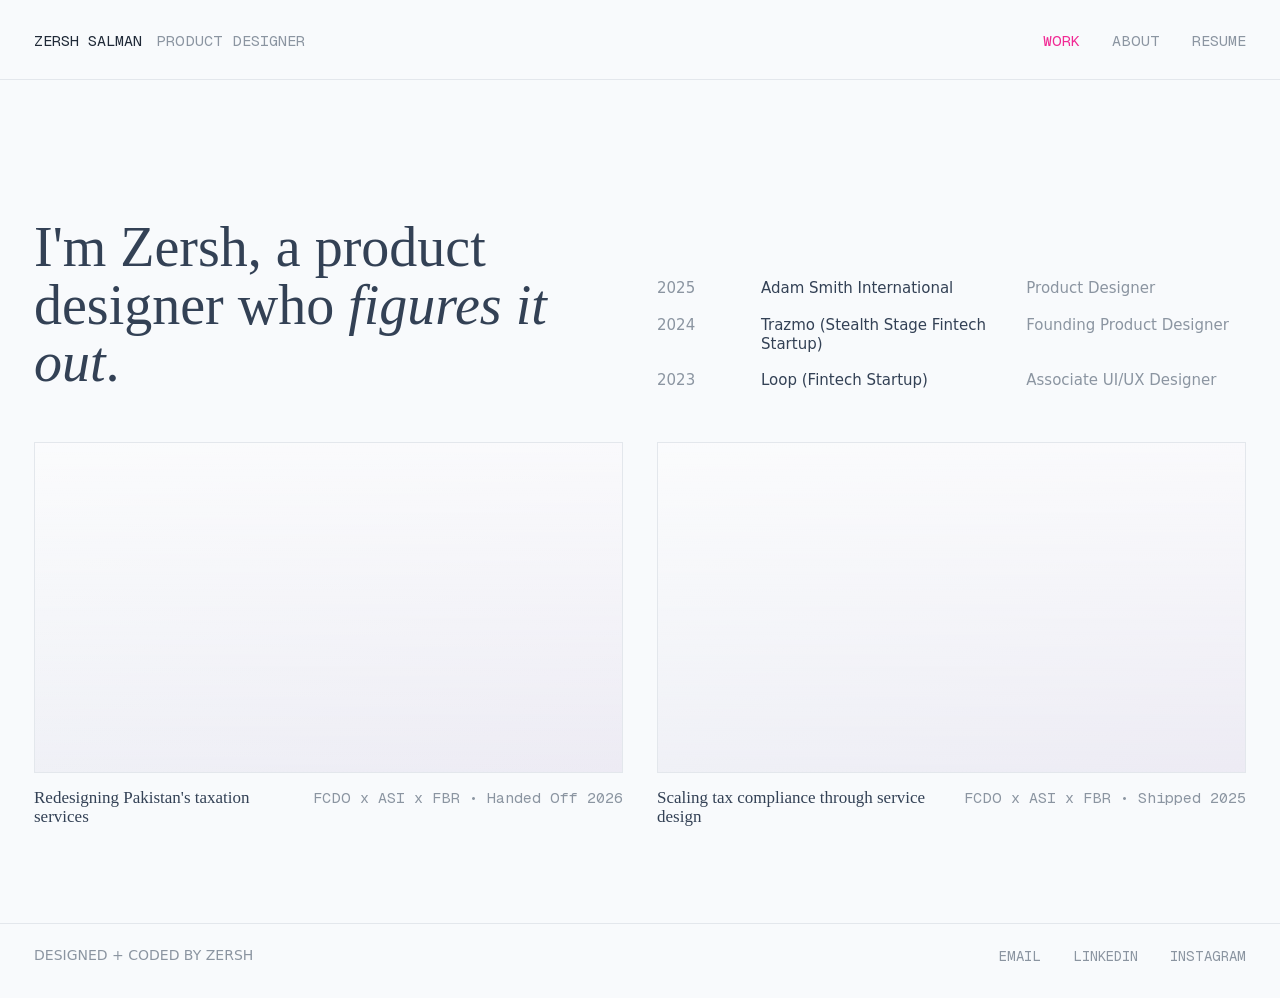
==== commit b952620c: "Italicize homepage headline phrase" ====
--- a/index.html
+++ b/index.html
@@ -20,7 +20,7 @@
     <main>
       <section class="first-fold" aria-labelledby="intro-heading">
         <div class="hero">
-          <h1 id="intro-heading">I'm Zersh, a product designer who figures it out.</h1>
+          <h1 id="intro-heading">I'm Zersh, a product designer who <em>figures it out</em>.</h1>
         </div>
 
         <div class="timeline" aria-label="Experience focus">
